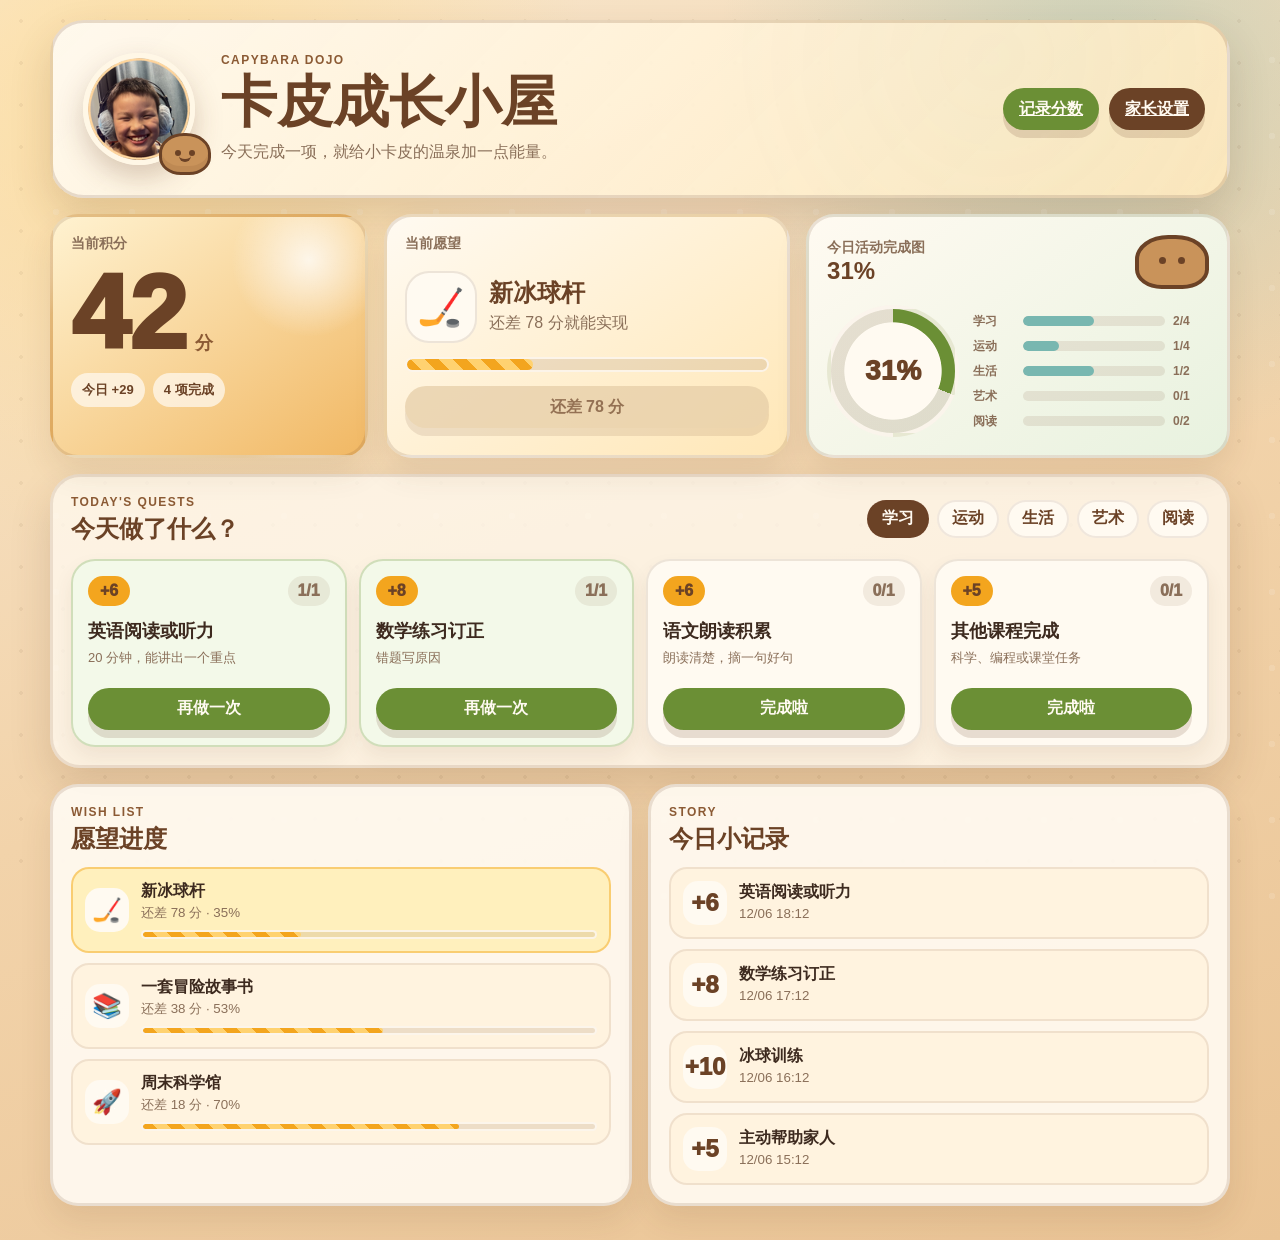
==== index.html @ a0eb3379 "Add files via upload" ====
<!DOCTYPE html>
<html lang="zh-CN">
<head>
  <meta charset="UTF-8">
  <meta name="viewport" content="width=device-width, initial-scale=1.0">
  <title>卡皮成长小屋</title>
  <link rel="stylesheet" href="style.css">
</head>
<body>
  <main class="kid-shell">
    <header class="kid-hero">
      <div class="hero-copy">
        <div class="avatar-wrap">
          <img id="childAvatar" src="assets/avatar.png" alt="孩子头像">
          <div class="capy-face" aria-hidden="true">
            <span></span>
          </div>
        </div>
        <div>
          <p class="eyebrow">Capybara Dojo</p>
          <h1 id="homeTitle">卡皮成长小屋</h1>
          <p class="hero-note">今天完成一项，就给小卡皮的温泉加一点能量。</p>
        </div>
      </div>
      <div class="hero-links">
        <a class="parent-link record-link" href="record.html">记录分数</a>
        <a class="parent-link" href="parent.html">家长设置</a>
      </div>
    </header>

    <section class="top-grid">
      <article class="score-card big-card">
        <div class="card-label">当前积分</div>
        <div class="score-line">
          <span id="scoreValue">0</span>
          <small>分</small>
        </div>
        <div class="bubble-row">
          <span>今日 +<b id="todayScore">0</b></span>
          <span id="todayCount">0 项完成</span>
        </div>
      </article>

      <article class="wish-card big-card">
        <div class="card-label">当前愿望</div>
        <div class="wish-main">
          <div class="wish-icon" id="wishIcon">🎁</div>
          <div>
            <h2 id="wishName">还没有愿望</h2>
            <p id="wishMeta">去家长设置里添加一个目标。</p>
          </div>
        </div>
        <div class="honey-progress"><span id="wishProgress"></span></div>
        <button class="claim-btn" id="claimWishBtn">兑换愿望</button>
      </article>

      <article class="chart-card big-card">
        <div class="card-head">
          <div>
            <div class="card-label">今日活动完成图</div>
            <h2 id="completionTitle">0%</h2>
          </div>
          <div class="mini-capy" aria-hidden="true"></div>
        </div>
        <div class="ring-wrap">
          <div class="ring" id="completionRing"><span id="completionPercent">0%</span></div>
          <div class="bar-list" id="categoryBars"></div>
        </div>
      </article>
    </section>

    <section class="activity-zone">
      <div class="section-head">
        <div>
          <p class="eyebrow">Today's Quests</p>
          <h2>今天做了什么？</h2>
        </div>
        <div class="category-tabs" id="categoryTabs"></div>
      </div>
      <div class="quest-grid" id="activityGrid"></div>
    </section>

    <section class="bottom-grid">
      <article class="panel">
        <div class="section-head compact">
          <div>
            <p class="eyebrow">Wish List</p>
            <h2>愿望进度</h2>
          </div>
        </div>
        <div class="wish-list" id="wishList"></div>
      </article>

      <article class="panel">
        <div class="section-head compact">
          <div>
            <p class="eyebrow">Story</p>
            <h2>今日小记录</h2>
          </div>
        </div>
        <div class="history-list" id="historyList"></div>
      </article>
    </section>
  </main>

  <div class="toast" id="toast"></div>
  <script src="app.js"></script>
  <script>
    let state = KidDojo.load();

    const $ = selector => document.querySelector(selector);
    const els = {
      childAvatar: $("#childAvatar"),
      homeTitle: $("#homeTitle"),
      scoreValue: $("#scoreValue"),
      todayScore: $("#todayScore"),
      todayCount: $("#todayCount"),
      wishIcon: $("#wishIcon"),
      wishName: $("#wishName"),
      wishMeta: $("#wishMeta"),
      wishProgress: $("#wishProgress"),
      claimWishBtn: $("#claimWishBtn"),
      completionTitle: $("#completionTitle"),
      completionRing: $("#completionRing"),
      completionPercent: $("#completionPercent"),
      categoryBars: $("#categoryBars"),
      categoryTabs: $("#categoryTabs"),
      activityGrid: $("#activityGrid"),
      wishList: $("#wishList"),
      historyList: $("#historyList"),
      toast: $("#toast")
    };

    function render() {
      const stats = KidDojo.completionStats(state);
      const wish = KidDojo.activeWish(state);
      const todayEntries = KidDojo.todayEntries(state).filter(item => item.kind !== "redeem");

      els.childAvatar.src = state.child.avatar || "assets/avatar.png";
      els.homeTitle.textContent = state.child.homeTitle || `${state.child.name || "小小队长"}的成长小屋`;
      els.scoreValue.textContent = state.score;
      els.todayScore.textContent = Math.max(0, KidDojo.todayScore(state));
      els.todayCount.textContent = `${todayEntries.length} 项完成`;

      renderWishHero(wish);
      renderChart(stats);
      renderTabs();
      renderActivities();
      renderWishList();
      renderHistory();
      KidDojo.save(state);
    }

    function renderWishHero(wish) {
      if (!wish) {
        els.wishIcon.textContent = "🎁";
        els.wishName.textContent = "还没有愿望";
        els.wishMeta.textContent = "去家长设置里添加一个目标。";
        els.wishProgress.style.width = "0%";
        els.claimWishBtn.disabled = true;
        return;
      }
      const percent = Math.min(100, Math.round(state.score / wish.cost * 100));
      const left = Math.max(0, wish.cost - state.score);
      els.wishIcon.textContent = wish.icon || "🎁";
      els.wishName.textContent = wish.name;
      els.wishMeta.textContent = left ? `还差 ${left} 分就能实现` : "已经可以兑换啦";
      els.wishProgress.style.width = `${percent}%`;
      els.claimWishBtn.disabled = state.score < wish.cost;
      els.claimWishBtn.textContent = left ? `还差 ${left} 分` : "兑换愿望";
      els.claimWishBtn.onclick = () => {
        if (state.score < wish.cost) return;
        if (!confirm(`兑换「${wish.name}」会花掉 ${wish.cost} 分，确定吗？`)) return;
        const result = KidDojo.redeemWish(state, wish.id);
        state = result.state;
        showToast(result.ok ? "兑换成功，开始新的目标吧。" : "积分还不够。");
        render();
      };
    }

    function renderChart(stats) {
      els.completionTitle.textContent = `${stats.totalPercent}%`;
      els.completionPercent.textContent = `${stats.totalPercent}%`;
      els.completionRing.style.setProperty("--pct", `${stats.totalPercent * 3.6}deg`);
      els.categoryBars.innerHTML = stats.stats.map(item => `
        <div class="bar-row">
          <span>${KidDojo.escapeHtml(item.name)}</span>
          <div><i style="width:${item.percent}%"></i></div>
          <b>${item.done}/${item.required}</b>
        </div>
      `).join("");
    }

    function renderTabs() {
      els.categoryTabs.innerHTML = state.categories.map(category => `
        <button class="${category.id === state.activeCategoryId ? "active" : ""}" data-id="${category.id}">
          ${KidDojo.escapeHtml(category.name)}
        </button>
      `).join("");
      els.categoryTabs.querySelectorAll("button").forEach(btn => {
        btn.addEventListener("click", () => {
          state.activeCategoryId = btn.dataset.id;
          render();
        });
      });
    }

    function renderActivities() {
      const doneMap = KidDojo.todayActivityMap(state);
      const activities = state.activities.filter(item => item.categoryId === state.activeCategoryId);
      if (!activities.length) {
        els.activityGrid.innerHTML = `<div class="empty">这个分类还没有任务，请让家长添加。</div>`;
        return;
      }
      els.activityGrid.innerHTML = activities.map(activity => {
        const done = doneMap[activity.id] || 0;
        const needed = Math.max(1, Number(activity.targetPerDay || 1));
        const complete = done >= needed;
        return `
          <article class="quest ${complete ? "done" : ""}">
            <div class="quest-top">
              <span class="quest-points">+${Number(activity.points)}</span>
              <span class="quest-done">${done}/${needed}</span>
            </div>
            <h3>${KidDojo.escapeHtml(activity.name)}</h3>
            <p>${KidDojo.escapeHtml(activity.note || "完成后点一下")}</p>
            <button data-id="${activity.id}">${complete ? "再做一次" : "完成啦"}</button>
          </article>
        `;
      }).join("");
      els.activityGrid.querySelectorAll("button").forEach(btn => {
        btn.addEventListener("click", () => {
          const activity = state.activities.find(item => item.id === btn.dataset.id);
          state = KidDojo.recordActivity(state, btn.dataset.id);
          showToast(`${activity.name} +${activity.points} 分`);
          render();
        });
      });
    }

    function renderWishList() {
      const wishes = state.wishes.filter(item => item.status !== "redeemed");
      if (!wishes.length) {
        els.wishList.innerHTML = `<div class="empty">愿望清单是空的。</div>`;
        return;
      }
      els.wishList.innerHTML = wishes.map(wish => {
        const percent = Math.min(100, Math.round(state.score / wish.cost * 100));
        const left = Math.max(0, wish.cost - state.score);
        return `
          <article class="mini-wish ${wish.id === state.activeWishId ? "active" : ""}">
            <span>${KidDojo.escapeHtml(wish.icon || "🎁")}</span>
            <div>
              <strong>${KidDojo.escapeHtml(wish.name)}</strong>
              <small>${left ? `还差 ${left} 分` : "可兑换"} · ${percent}%</small>
              <div class="tiny-progress"><i style="width:${percent}%"></i></div>
            </div>
          </article>
        `;
      }).join("");
    }

    function renderHistory() {
      const entries = KidDojo.todayEntries(state).filter(item => item.kind !== "redeem").slice(0, 8);
      if (!entries.length) {
        els.historyList.innerHTML = `<div class="empty">今天还没有小记录。</div>`;
        return;
      }
      els.historyList.innerHTML = entries.map(item => `
        <div class="history-row">
          <span>${item.points >= 0 ? "+" : ""}${item.points}</span>
          <div>
            <strong>${KidDojo.escapeHtml(item.title)}</strong>
            <small>${KidDojo.formatTime(item.createdAt)}${item.rating ? ` · 自评分 ${item.rating}/5` : ""}${item.detail ? ` · ${KidDojo.escapeHtml(item.detail)}` : ""}</small>
          </div>
        </div>
      `).join("");
    }

    function showToast(text) {
      els.toast.textContent = text;
      els.toast.classList.add("show");
      clearTimeout(showToast.timer);
      showToast.timer = setTimeout(() => els.toast.classList.remove("show"), 2100);
    }

    render();
  </script>
</body>
</html>
---- style.css ----
:root {
  --bg: #f7ead7;
  --paper: #fffaf1;
  --paper-2: #fff3df;
  --brown: #6b4226;
  --brown-2: #8b5a34;
  --tan: #c9935a;
  --cream: #ffe9bd;
  --honey: #f3a51e;
  --grass: #6b8f35;
  --water: #78b7b0;
  --berry: #c86b5c;
  --ink: #3d2a1f;
  --muted: #8a6f59;
  --line: rgba(107, 66, 38, 0.16);
  --shadow: 0 18px 42px rgba(88, 52, 25, 0.16);
  font-family: -apple-system, BlinkMacSystemFont, "Segoe UI", "PingFang SC", "Microsoft YaHei", Arial, sans-serif;
  color: var(--ink);
}

* {
  box-sizing: border-box;
}

body {
  margin: 0;
  min-height: 100vh;
  background:
    radial-gradient(circle at 12% 10%, rgba(255, 220, 147, 0.72), transparent 28%),
    radial-gradient(circle at 86% 6%, rgba(120, 183, 176, 0.34), transparent 24%),
    linear-gradient(160deg, #f9e8cf 0%, #f2d3aa 50%, #eac495 100%);
}

body::before {
  content: "";
  position: fixed;
  inset: 0;
  pointer-events: none;
  background-image:
    radial-gradient(circle, rgba(107, 66, 38, 0.12) 0 2px, transparent 2px),
    radial-gradient(circle, rgba(255, 255, 255, 0.24) 0 3px, transparent 3px);
  background-size: 42px 42px, 76px 76px;
  background-position: 0 0, 18px 22px;
  opacity: 0.52;
}

button,
input,
select,
textarea {
  font: inherit;
}

button,
a.button-like {
  border: 0;
  cursor: pointer;
  text-decoration: none;
}

.kid-shell,
.parent-shell {
  position: relative;
  width: min(1180px, calc(100vw - 28px));
  margin: 0 auto;
  padding: 20px 0 34px;
}

.kid-hero,
.parent-hero {
  min-height: 178px;
  padding: 22px;
  border: 3px solid rgba(107, 66, 38, 0.16);
  border-radius: 34px;
  background:
    linear-gradient(135deg, rgba(255, 250, 241, 0.94), rgba(255, 233, 189, 0.88)),
    radial-gradient(circle at 80% 20%, rgba(120, 183, 176, 0.36), transparent 28%);
  box-shadow: var(--shadow);
  display: flex;
  align-items: center;
  justify-content: space-between;
  gap: 20px;
  overflow: hidden;
}

.hero-copy {
  display: flex;
  align-items: center;
  gap: 18px;
}

.avatar-wrap {
  position: relative;
  flex: 0 0 auto;
  width: 128px;
  height: 128px;
}

.avatar-wrap img {
  width: 112px;
  height: 112px;
  margin: 8px;
  object-fit: cover;
  border-radius: 50%;
  border: 5px solid #fff7e6;
  box-shadow: 0 12px 28px rgba(107, 66, 38, 0.26);
}

.capy-face {
  position: absolute;
  right: -8px;
  bottom: -2px;
  width: 52px;
  height: 42px;
  border-radius: 48% 48% 42% 42%;
  background: var(--tan);
  border: 3px solid var(--brown);
  box-shadow: inset 0 -6px 0 rgba(107, 66, 38, 0.12);
}

.capy-face::before,
.capy-face::after {
  content: "";
  position: absolute;
  top: 14px;
  width: 6px;
  height: 6px;
  border-radius: 50%;
  background: var(--brown);
}

.capy-face::before {
  left: 13px;
}

.capy-face::after {
  right: 13px;
}

.capy-face span {
  position: absolute;
  left: 50%;
  bottom: 10px;
  width: 12px;
  height: 7px;
  transform: translateX(-50%);
  border-radius: 0 0 999px 999px;
  border-bottom: 3px solid var(--brown);
}

.eyebrow {
  margin: 0 0 6px;
  color: var(--brown-2);
  font-size: 12px;
  font-weight: 900;
  letter-spacing: 0.12em;
  text-transform: uppercase;
}

h1,
h2,
h3,
p {
  margin-top: 0;
}

h1 {
  margin-bottom: 8px;
  font-size: clamp(30px, 5vw, 56px);
  line-height: 1.04;
  letter-spacing: 0;
  color: var(--brown);
}

h2 {
  margin-bottom: 0;
  font-size: 24px;
  line-height: 1.16;
  color: var(--brown);
}

h3 {
  margin-bottom: 7px;
  font-size: 18px;
  line-height: 1.25;
}

.hero-note {
  margin: 0;
  max-width: 520px;
  color: var(--muted);
  font-size: 16px;
  line-height: 1.55;
}

.parent-link,
.back-link,
.primary-btn,
.soft-btn,
.danger-btn,
.claim-btn,
.quest button,
.mini-btn {
  min-height: 42px;
  display: inline-flex;
  align-items: center;
  justify-content: center;
  padding: 0 16px;
  border-radius: 999px;
  font-weight: 900;
  color: #fffaf1;
  background: var(--brown);
  box-shadow: 0 8px 0 rgba(107, 66, 38, 0.16);
  transition: transform 0.16s ease, box-shadow 0.16s ease;
}

.parent-link:hover,
.back-link:hover,
button:hover {
  transform: translateY(-1px);
}

button:active,
.parent-link:active,
.back-link:active {
  transform: translateY(2px);
  box-shadow: 0 4px 0 rgba(107, 66, 38, 0.16);
}

.top-grid {
  display: grid;
  grid-template-columns: 0.9fr 1.15fr 1.2fr;
  gap: 16px;
  margin: 16px 0;
}

.big-card,
.panel,
.parent-panel {
  border: 3px solid rgba(107, 66, 38, 0.14);
  border-radius: 28px;
  background: rgba(255, 250, 241, 0.92);
  box-shadow: 0 14px 32px rgba(88, 52, 25, 0.11);
}

.big-card {
  padding: 18px;
  min-height: 224px;
}

.card-label {
  color: var(--muted);
  font-size: 14px;
  font-weight: 900;
}

.score-card {
  background:
    radial-gradient(circle at 82% 18%, rgba(255, 255, 255, 0.78), transparent 24%),
    linear-gradient(145deg, #fff2d0, #f1b864);
}

.score-line {
  margin: 16px 0 16px;
  display: flex;
  align-items: baseline;
  gap: 8px;
}

.score-line span {
  font-size: clamp(68px, 12vw, 104px);
  font-weight: 1000;
  line-height: 0.85;
  color: var(--brown);
}

.score-line small {
  font-size: 18px;
  font-weight: 900;
  color: var(--brown-2);
}

.bubble-row {
  display: flex;
  gap: 8px;
  flex-wrap: wrap;
}

.bubble-row span {
  padding: 8px 11px;
  border-radius: 999px;
  background: rgba(255, 250, 241, 0.72);
  color: var(--brown);
  font-weight: 900;
  font-size: 13px;
}

.wish-card {
  background: linear-gradient(145deg, #fffaf1, #ffe7b7);
}

.wish-main {
  margin: 18px 0 14px;
  display: grid;
  grid-template-columns: 72px 1fr;
  gap: 12px;
  align-items: center;
}

.wish-icon {
  width: 72px;
  height: 72px;
  display: grid;
  place-items: center;
  border-radius: 24px;
  background: #fffaf1;
  font-size: 38px;
  border: 2px solid rgba(107, 66, 38, 0.12);
}

.wish-main h2 {
  margin: 0 0 4px;
}

.wish-main p {
  margin: 0;
  color: var(--muted);
  line-height: 1.45;
}

.honey-progress,
.tiny-progress {
  height: 15px;
  border-radius: 999px;
  overflow: hidden;
  background: rgba(107, 66, 38, 0.12);
  border: 2px solid rgba(255, 250, 241, 0.84);
}

.honey-progress span,
.tiny-progress i {
  display: block;
  height: 100%;
  width: 0%;
  border-radius: inherit;
  background: repeating-linear-gradient(
    45deg,
    #f3a51e 0 10px,
    #ffd270 10px 20px
  );
  transition: width 0.32s ease;
}

.claim-btn {
  width: 100%;
  margin-top: 14px;
  background: var(--honey);
  color: var(--brown);
}

.claim-btn:disabled {
  cursor: default;
  opacity: 0.72;
  background: #e5cda7;
}

.chart-card {
  background: linear-gradient(145deg, #fffaf1, #e8f2df);
}

.card-head,
.section-head {
  display: flex;
  align-items: center;
  justify-content: space-between;
  gap: 12px;
}

.mini-capy {
  position: relative;
  width: 74px;
  height: 54px;
  border-radius: 45% 45% 36% 36%;
  background: var(--tan);
  border: 4px solid var(--brown);
}

.mini-capy::before,
.mini-capy::after {
  content: "";
  position: absolute;
  top: 18px;
  width: 7px;
  height: 7px;
  border-radius: 50%;
  background: var(--brown);
}

.mini-capy::before {
  left: 20px;
}

.mini-capy::after {
  right: 20px;
}

.ring-wrap {
  margin-top: 16px;
  display: grid;
  grid-template-columns: 132px 1fr;
  gap: 14px;
  align-items: center;
}

.ring {
  --pct: 0deg;
  width: 132px;
  height: 132px;
  display: grid;
  place-items: center;
  border-radius: 50%;
  background:
    radial-gradient(circle at center, var(--paper) 0 55%, transparent 56%),
    conic-gradient(var(--grass) 0 var(--pct), rgba(107, 66, 38, 0.14) var(--pct) 360deg);
  border: 4px solid rgba(255, 250, 241, 0.84);
}

.ring span {
  font-size: 28px;
  font-weight: 1000;
  color: var(--brown);
}

.bar-list {
  display: grid;
  gap: 8px;
}

.bar-row {
  display: grid;
  grid-template-columns: 42px 1fr 36px;
  gap: 8px;
  align-items: center;
  font-size: 12px;
  font-weight: 900;
  color: var(--muted);
}

.bar-row div {
  height: 10px;
  border-radius: 999px;
  overflow: hidden;
  background: rgba(107, 66, 38, 0.11);
}

.bar-row i {
  display: block;
  height: 100%;
  border-radius: inherit;
  background: var(--water);
}

.activity-zone,
.bottom-grid,
.parent-grid {
  margin-top: 16px;
}

.activity-zone {
  padding: 18px;
  border-radius: 30px;
  background: rgba(255, 250, 241, 0.76);
  border: 3px solid rgba(107, 66, 38, 0.12);
  box-shadow: var(--shadow);
}

.category-tabs {
  display: flex;
  gap: 8px;
  flex-wrap: wrap;
  justify-content: flex-end;
}

.category-tabs button {
  min-height: 38px;
  padding: 0 13px;
  border-radius: 999px;
  background: #fffaf1;
  color: var(--brown);
  font-weight: 900;
  border: 2px solid rgba(107, 66, 38, 0.1);
}

.category-tabs button.active {
  background: var(--brown);
  color: #fffaf1;
}

.quest-grid {
  display: grid;
  grid-template-columns: repeat(4, minmax(0, 1fr));
  gap: 12px;
  margin-top: 16px;
}

.quest {
  min-height: 188px;
  padding: 15px;
  border-radius: 24px;
  background: #fffaf1;
  border: 2px solid rgba(107, 66, 38, 0.12);
  box-shadow: 0 10px 20px rgba(88, 52, 25, 0.08);
  display: flex;
  flex-direction: column;
}

.quest.done {
  background: #f3f9e9;
  border-color: rgba(107, 143, 53, 0.26);
}

.quest-top {
  display: flex;
  justify-content: space-between;
  align-items: center;
  margin-bottom: 14px;
}

.quest-points,
.quest-done {
  display: inline-flex;
  align-items: center;
  justify-content: center;
  min-width: 42px;
  min-height: 30px;
  padding: 0 9px;
  border-radius: 999px;
  font-weight: 1000;
}

.quest-points {
  background: var(--honey);
  color: var(--brown);
}

.quest-done {
  background: rgba(107, 66, 38, 0.09);
  color: var(--muted);
}

.quest p {
  color: var(--muted);
  line-height: 1.45;
  font-size: 13px;
  flex: 1;
}

.quest button {
  width: 100%;
  background: var(--grass);
}

.bottom-grid,
.parent-grid {
  display: grid;
  grid-template-columns: 1fr 1fr;
  gap: 16px;
}

.panel,
.parent-panel {
  padding: 18px;
}

.compact {
  margin-bottom: 14px;
}

.wish-list,
.history-list,
.config-list {
  display: grid;
  gap: 10px;
}

.mini-wish,
.history-row,
.config-item {
  display: grid;
  grid-template-columns: auto 1fr;
  gap: 12px;
  align-items: center;
  padding: 12px;
  border-radius: 18px;
  background: #fff3df;
  border: 2px solid rgba(107, 66, 38, 0.1);
}

.mini-wish.active {
  background: #fff0bd;
  border-color: rgba(243, 165, 30, 0.48);
}

.mini-wish > span,
.history-row > span {
  width: 44px;
  height: 44px;
  display: grid;
  place-items: center;
  border-radius: 15px;
  background: var(--paper);
  font-size: 24px;
  font-weight: 1000;
  color: var(--brown);
}

.mini-wish strong,
.history-row strong,
.config-item strong {
  display: block;
  line-height: 1.25;
}

.mini-wish small,
.history-row small,
.config-item small {
  display: block;
  margin-top: 3px;
  color: var(--muted);
  line-height: 1.35;
}

.tiny-progress {
  margin-top: 8px;
  height: 9px;
}

.empty {
  padding: 18px;
  border-radius: 20px;
  border: 2px dashed rgba(107, 66, 38, 0.18);
  background: rgba(255, 250, 241, 0.62);
  color: var(--muted);
  text-align: center;
  line-height: 1.5;
}

.toast {
  position: fixed;
  left: 50%;
  bottom: 22px;
  z-index: 30;
  max-width: min(480px, calc(100vw - 28px));
  padding: 12px 16px;
  border-radius: 999px;
  background: var(--brown);
  color: #fffaf1;
  box-shadow: var(--shadow);
  opacity: 0;
  transform: translateX(-50%) translateY(80px);
  transition: transform 0.2s ease, opacity 0.2s ease;
  text-align: center;
  font-weight: 900;
}

.toast.show {
  opacity: 1;
  transform: translateX(-50%) translateY(0);
}

.parent-hero {
  min-height: 128px;
}

.parent-actions {
  display: flex;
  gap: 10px;
  flex-wrap: wrap;
  justify-content: flex-end;
}

.hero-links {
  display: flex;
  gap: 10px;
  flex-wrap: wrap;
  justify-content: flex-end;
}

.record-link {
  background: var(--grass);
}

.soft-btn,
.mini-btn {
  background: #fffaf1;
  color: var(--brown);
  border: 2px solid rgba(107, 66, 38, 0.13);
}

.danger-btn {
  background: var(--berry);
}

.primary-btn {
  background: var(--grass);
}

.parent-panel h2 {
  margin-bottom: 14px;
}

.form-grid {
  display: grid;
  gap: 12px;
}

label {
  display: grid;
  gap: 6px;
  color: var(--muted);
  font-size: 13px;
  font-weight: 900;
}

input,
select,
textarea {
  width: 100%;
  min-height: 44px;
  border: 2px solid rgba(107, 66, 38, 0.14);
  border-radius: 15px;
  background: #fffaf1;
  color: var(--ink);
  padding: 10px 12px;
  outline: none;
}

textarea {
  min-height: 72px;
  resize: vertical;
}

input:focus,
select:focus,
textarea:focus {
  border-color: var(--honey);
  box-shadow: 0 0 0 4px rgba(243, 165, 30, 0.14);
}

.two-cols {
  display: grid;
  grid-template-columns: 1fr 1fr;
  gap: 10px;
}

.config-item {
  grid-template-columns: 1fr auto;
}

.config-actions {
  display: flex;
  gap: 7px;
  flex-wrap: wrap;
  justify-content: flex-end;
}

.file-input {
  display: none;
}

.category-picker {
  display: flex;
  gap: 8px;
  flex-wrap: wrap;
}

.category-picker button {
  min-height: 42px;
  padding: 0 13px;
  border-radius: 999px;
  background: #fffaf1;
  color: var(--brown);
  border: 2px solid rgba(107, 66, 38, 0.15);
  font-weight: 900;
  box-shadow: none;
}

.category-picker button span {
  display: inline-flex;
  align-items: center;
  justify-content: center;
  min-width: 30px;
  height: 26px;
  margin-right: 6px;
  padding: 0 7px;
  border-radius: 999px;
  background: var(--cat);
  color: #fffaf1;
  font-size: 11px;
}

.category-picker button.active {
  background: var(--brown);
  color: #fffaf1;
}

.record-summary {
  display: grid;
  grid-template-columns: 1.2fr 1fr 1fr;
  gap: 16px;
  margin: 16px 0;
}

.record-summary .big-card {
  min-height: 158px;
}

.record-summary .score-line span {
  font-size: clamp(48px, 8vw, 72px);
}

.record-board {
  display: grid;
  gap: 16px;
}

.record-category {
  padding: 16px;
  border-radius: 28px;
  background: rgba(255, 250, 241, 0.9);
  border: 3px solid rgba(107, 66, 38, 0.14);
  box-shadow: 0 14px 32px rgba(88, 52, 25, 0.11);
}

.record-category-head {
  display: flex;
  gap: 12px;
  align-items: center;
  margin-bottom: 14px;
}

.record-category-head > span {
  min-width: 58px;
  height: 48px;
  display: grid;
  place-items: center;
  border-radius: 18px;
  background: var(--cat);
  color: #fffaf1;
  font-weight: 1000;
}

.record-category-head h2 {
  margin: 0;
}

.record-category-head p {
  margin: 3px 0 0;
  color: var(--muted);
  font-weight: 800;
}

.record-table {
  display: grid;
  gap: 8px;
}

.record-row {
  display: grid;
  grid-template-columns: minmax(180px, 1.2fr) 72px minmax(220px, 1.4fr) 128px 88px;
  gap: 10px;
  align-items: center;
  padding: 10px;
  border-radius: 18px;
  background: #fff3df;
  border: 2px solid rgba(107, 66, 38, 0.1);
}

.record-row-head {
  min-height: 42px;
  background: rgba(107, 66, 38, 0.09);
  color: var(--brown);
  font-size: 13px;
  font-weight: 1000;
}

.record-activity strong {
  display: block;
  line-height: 1.25;
}

.record-activity small {
  display: block;
  margin-top: 4px;
  color: var(--muted);
  line-height: 1.35;
}

.record-points {
  justify-self: start;
  min-width: 48px;
  padding: 7px 10px;
  border-radius: 999px;
  background: var(--honey);
  color: var(--brown);
  text-align: center;
}

.record-submit {
  width: 100%;
  min-height: 42px;
}

@media (max-width: 1060px) {
  .top-grid,
  .quest-grid {
    grid-template-columns: repeat(2, minmax(0, 1fr));
  }

  .chart-card {
    grid-column: 1 / -1;
  }

  .parent-grid {
    grid-template-columns: 1fr;
  }

  .record-summary {
    grid-template-columns: 1fr 1fr 1fr;
  }

  .record-row {
    grid-template-columns: minmax(160px, 1fr) 64px minmax(180px, 1fr);
  }

  .record-row-head {
    display: none;
  }

  .record-rating,
  .record-submit {
    grid-column: span 1;
  }
}

@media (max-width: 760px) {
  .kid-shell,
  .parent-shell {
    width: min(100vw - 18px, 620px);
    padding-top: 9px;
  }

  .kid-hero,
  .parent-hero,
  .hero-copy,
  .top-grid,
  .bottom-grid,
  .quest-grid,
  .two-cols {
    grid-template-columns: 1fr;
  }

  .kid-hero,
  .parent-hero {
    display: grid;
    border-radius: 24px;
    padding: 18px;
  }

  .hero-copy {
    display: grid;
    justify-items: start;
  }

  .avatar-wrap {
    width: 108px;
    height: 108px;
  }

  .avatar-wrap img {
    width: 96px;
    height: 96px;
    margin: 6px;
  }

  .capy-face {
    width: 45px;
    height: 36px;
  }

  .parent-link,
  .back-link,
  .hero-links {
    width: 100%;
  }

  .hero-links {
    display: grid;
  }

  .top-grid,
  .bottom-grid {
    display: grid;
  }

  .big-card,
  .panel,
  .parent-panel,
  .activity-zone {
    border-radius: 22px;
  }

  .section-head {
    display: grid;
  }

  .category-tabs,
  .parent-actions {
    justify-content: flex-start;
  }

  .ring-wrap {
    grid-template-columns: 1fr;
    justify-items: center;
  }

  .bar-list {
    width: 100%;
  }

  .config-item {
    grid-template-columns: 1fr;
  }

  .config-actions {
    justify-content: flex-start;
  }

  .record-summary {
    grid-template-columns: 1fr;
  }

  .record-row {
    grid-template-columns: 1fr;
    gap: 8px;
  }

  .record-points {
    justify-self: start;
  }
}
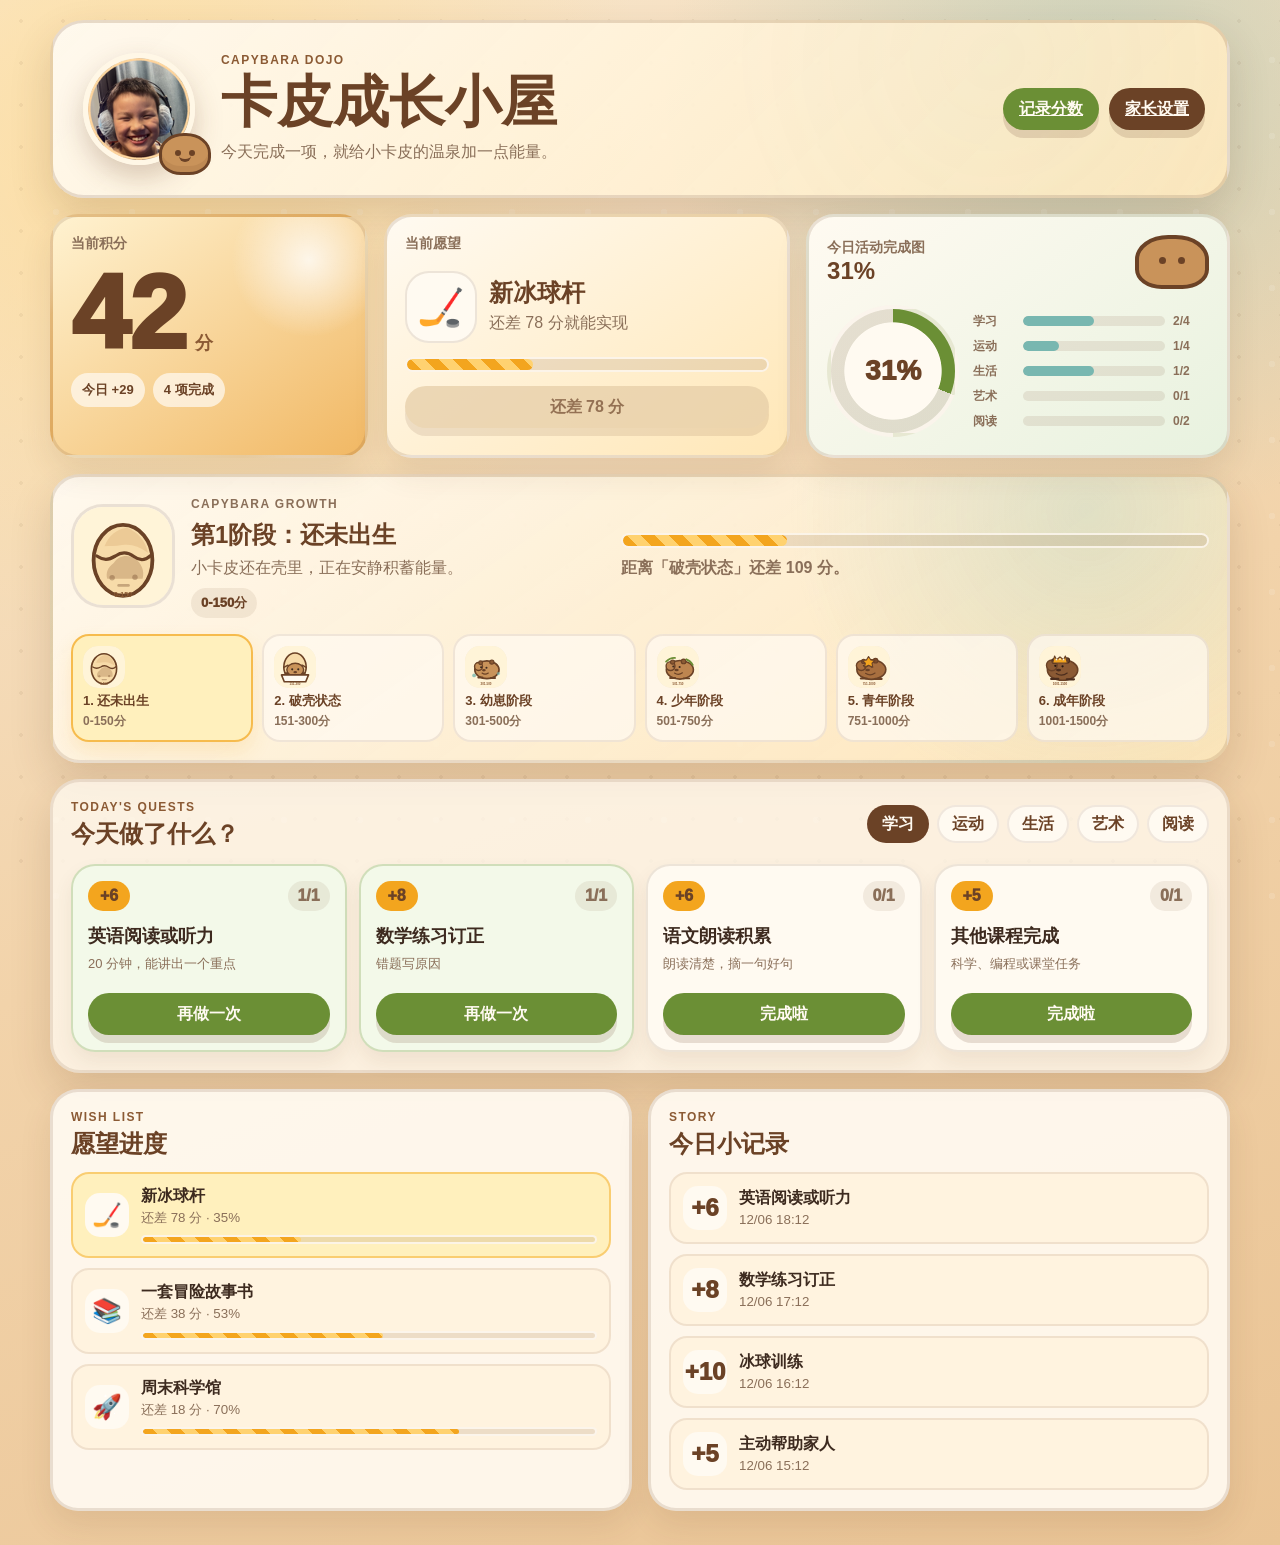
==== commit c8ba7beb: "Add files via upload" ====
--- a/index.html
+++ b/index.html
@@ -69,6 +69,25 @@
       </article>
     </section>
 
+    <section class="capy-stage-card">
+      <div class="capy-stage-current">
+        <div class="stage-creature">
+          <img id="stageCreature" src="assets/stages/stage-1-egg.svg" alt="卡皮巴拉当前阶段">
+        </div>
+        <div>
+          <p class="eyebrow">Capybara Growth</p>
+          <h2 id="stageName">还未出生</h2>
+          <p id="stageDesc">小卡皮还在壳里，正在安静积蓄能量。</p>
+          <div class="stage-meta" id="stageMeta">0-150分</div>
+        </div>
+      </div>
+      <div class="stage-progress-line">
+        <div class="honey-progress"><span id="stageProgress"></span></div>
+        <p id="stageNext">继续完成任务，帮助小卡皮成长。</p>
+      </div>
+      <div class="stage-path" id="stagePath"></div>
+    </section>
+
     <section class="activity-zone">
       <div class="section-head">
         <div>
@@ -123,6 +142,13 @@
       completionTitle: $("#completionTitle"),
       completionRing: $("#completionRing"),
       completionPercent: $("#completionPercent"),
+      stageCreature: $("#stageCreature"),
+      stageName: $("#stageName"),
+      stageDesc: $("#stageDesc"),
+      stageMeta: $("#stageMeta"),
+      stageProgress: $("#stageProgress"),
+      stageNext: $("#stageNext"),
+      stagePath: $("#stagePath"),
       categoryBars: $("#categoryBars"),
       categoryTabs: $("#categoryTabs"),
       activityGrid: $("#activityGrid"),
@@ -144,6 +170,7 @@
 
       renderWishHero(wish);
       renderChart(stats);
+      renderCapyStage();
       renderTabs();
       renderActivities();
       renderWishList();
@@ -189,6 +216,30 @@
           <b>${item.done}/${item.required}</b>
         </div>
       `).join("");
+    }
+
+    function renderCapyStage() {
+      const growth = KidDojo.capyStage(state.score);
+      els.stageCreature.src = growth.stage.image;
+      els.stageCreature.alt = growth.stage.name;
+      els.stageName.textContent = `第${growth.index + 1}阶段：${growth.stage.name}`;
+      els.stageDesc.textContent = growth.stage.desc;
+      els.stageMeta.textContent = growth.stage.range;
+      els.stageProgress.style.width = `${growth.progress}%`;
+      els.stageNext.textContent = growth.next
+        ? `距离「${growth.next.name}」还差 ${growth.remaining} 分。`
+        : `距离 1500 分满级还差 ${growth.remaining} 分。`;
+      els.stagePath.innerHTML = growth.stages.map((stage, index) => {
+        const passed = index < growth.index;
+        const active = index === growth.index;
+        return `
+          <div class="stage-node ${passed ? "passed" : ""} ${active ? "active" : ""}">
+            <span><img src="${stage.image}" alt="${KidDojo.escapeHtml(stage.name)}"></span>
+            <strong>${index + 1}. ${KidDojo.escapeHtml(stage.name)}</strong>
+            <small>${KidDojo.escapeHtml(stage.range)}</small>
+          </div>
+        `;
+      }).join("");
     }
 
     function renderTabs() {
--- a/style.css
+++ b/style.css
@@ -466,6 +466,138 @@
   margin-top: 16px;
 }
 
+.capy-stage-card {
+  display: grid;
+  grid-template-columns: 1fr 1.1fr;
+  gap: 16px;
+  align-items: center;
+  margin: 16px 0;
+  padding: 18px;
+  border: 3px solid rgba(107, 66, 38, 0.14);
+  border-radius: 30px;
+  background:
+    radial-gradient(circle at 88% 12%, rgba(120, 183, 176, 0.22), transparent 28%),
+    linear-gradient(145deg, rgba(255, 250, 241, 0.94), rgba(255, 232, 188, 0.86));
+  box-shadow: var(--shadow);
+}
+
+.capy-stage-current {
+  display: grid;
+  grid-template-columns: 104px 1fr;
+  gap: 16px;
+  align-items: center;
+}
+
+.stage-creature {
+  width: 104px;
+  height: 104px;
+  display: grid;
+  place-items: center;
+  border-radius: 32px;
+  background: #fffaf1;
+  border: 3px solid rgba(107, 66, 38, 0.14);
+  box-shadow: inset 0 -10px 0 rgba(107, 66, 38, 0.08);
+  overflow: hidden;
+}
+
+.stage-creature img {
+  width: 100%;
+  height: 100%;
+  object-fit: cover;
+  display: block;
+}
+
+.capy-stage-current h2 {
+  margin-bottom: 7px;
+}
+
+.capy-stage-current p {
+  margin-bottom: 8px;
+  color: var(--muted);
+  line-height: 1.5;
+}
+
+.stage-meta {
+  display: inline-flex;
+  align-items: center;
+  min-height: 30px;
+  padding: 0 10px;
+  border-radius: 999px;
+  background: rgba(107, 66, 38, 0.09);
+  color: var(--brown);
+  font-weight: 1000;
+  font-size: 13px;
+}
+
+.stage-progress-line {
+  display: grid;
+  gap: 10px;
+}
+
+.stage-progress-line p {
+  margin: 0;
+  color: var(--muted);
+  font-weight: 900;
+}
+
+.stage-path {
+  grid-column: 1 / -1;
+  display: grid;
+  grid-template-columns: repeat(6, minmax(0, 1fr));
+  gap: 9px;
+}
+
+.stage-node {
+  min-height: 108px;
+  padding: 10px;
+  border-radius: 18px;
+  background: rgba(255, 250, 241, 0.72);
+  border: 2px solid rgba(107, 66, 38, 0.1);
+  display: grid;
+  align-content: start;
+  gap: 5px;
+  color: var(--muted);
+}
+
+.stage-node span {
+  width: 42px;
+  height: 42px;
+  display: grid;
+  place-items: center;
+  border-radius: 15px;
+  background: rgba(107, 66, 38, 0.08);
+  overflow: hidden;
+}
+
+.stage-node span img {
+  width: 100%;
+  height: 100%;
+  object-fit: cover;
+  display: block;
+}
+
+.stage-node strong {
+  color: var(--brown);
+  line-height: 1.2;
+  font-size: 13px;
+}
+
+.stage-node small {
+  font-weight: 900;
+  font-size: 12px;
+}
+
+.stage-node.passed {
+  background: #f0f7df;
+  border-color: rgba(107, 143, 53, 0.3);
+}
+
+.stage-node.active {
+  background: #fff0bd;
+  border-color: rgba(243, 165, 30, 0.7);
+  box-shadow: 0 10px 20px rgba(243, 165, 30, 0.16);
+}
+
 .activity-zone {
   padding: 18px;
   border-radius: 30px;
@@ -925,6 +1057,14 @@
     grid-template-columns: 1fr;
   }
 
+  .capy-stage-card {
+    grid-template-columns: 1fr;
+  }
+
+  .stage-path {
+    grid-template-columns: repeat(3, minmax(0, 1fr));
+  }
+
   .record-summary {
     grid-template-columns: 1fr 1fr 1fr;
   }
@@ -1036,6 +1176,20 @@
     justify-content: flex-start;
   }
 
+  .capy-stage-current {
+    grid-template-columns: 82px 1fr;
+  }
+
+  .stage-creature {
+    width: 82px;
+    height: 82px;
+    border-radius: 25px;
+  }
+
+  .stage-path {
+    grid-template-columns: repeat(2, minmax(0, 1fr));
+  }
+
   .record-summary {
     grid-template-columns: 1fr;
   }
